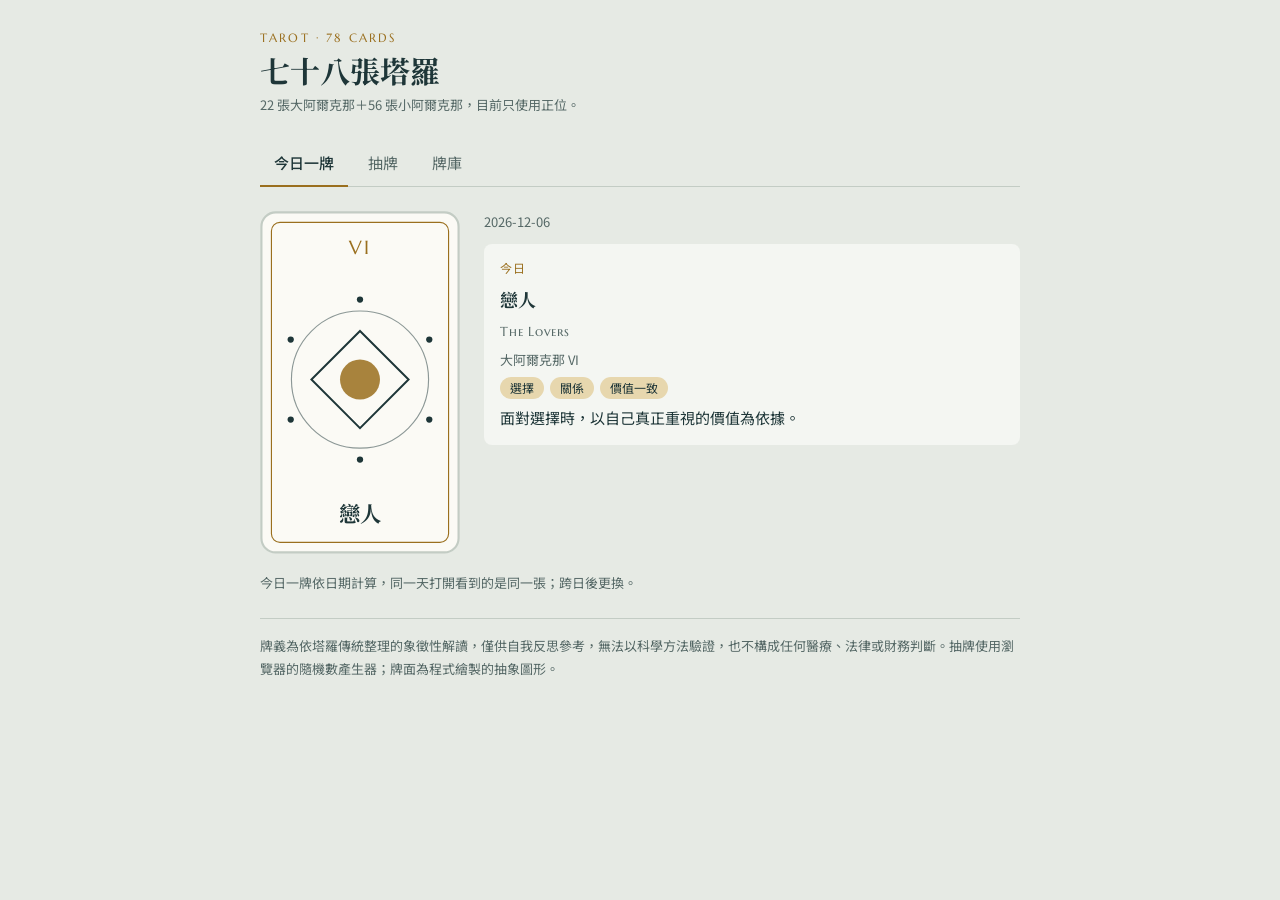
==== index.html @ 7744b0b4 "新增塔羅抽牌網頁：今日一牌、三張牌陣、78 張牌庫 Co-Authored-By: Claude Opus 5.5 <noreply@anthropic.com> Claude-Session: ht" ====
<!doctype html>
<html lang="zh-Hant">
<head>
<meta charset="utf-8">
<meta name="viewport" content="width=device-width, initial-scale=1, viewport-fit=cover">
<meta name="color-scheme" content="light dark">
<style>
:root{padding-top:env(safe-area-inset-top,0px);padding-bottom:env(safe-area-inset-bottom,0px)}
body{margin:0}
img{max-width:100%}
[hidden]{display:none!important}
</style>
<title>七十八張塔羅</title>
<link rel="preconnect" href="https://fonts.googleapis.com">
<link rel="preconnect" href="https://fonts.gstatic.com" crossorigin>
<link rel="stylesheet" href="https://fonts.googleapis.com/css2?family=Marcellus+SC&family=Noto+Serif+TC:wght@500;700&family=Noto+Sans+TC:wght@400;500&display=swap">
<style>
/* Layout: 單欄閱讀區（最大 760px），上方三個分頁；牌面為程式繪製的抽象 SVG，不使用圖片 */
:root{
  --bg:#E6EAE4; --surface:#F4F6F2; --ink:#1E3638; --muted:#556866; --line:#C3CCC4;
  --gold:#9A6F1E; --gold-soft:#E7D7AE; --card:#FBFAF5; --back:#1E3638;
  --f-display:"Marcellus SC","Noto Serif TC",Georgia,serif;
  --f-head:"Noto Serif TC","Songti TC","PMingLiU",serif;
  --f-body:"Noto Sans TC","PingFang TC","Microsoft JhengHei",system-ui,sans-serif;
}
@media (prefers-color-scheme:dark){:root:not([data-theme="light"]){
  --bg:#111C1C; --surface:#182626; --ink:#DCE4DD; --muted:#93A6A2; --line:#2C3E3D;
  --gold:#D4A64E; --gold-soft:#3A3220; --card:#1D2B2A; --back:#0B1414; color-scheme:dark}}
:root[data-theme="dark"]{
  --bg:#111C1C; --surface:#182626; --ink:#DCE4DD; --muted:#93A6A2; --line:#2C3E3D;
  --gold:#D4A64E; --gold-soft:#3A3220; --card:#1D2B2A; --back:#0B1414; color-scheme:dark}

body{background:var(--bg);color:var(--ink);font-family:var(--f-body);font-size:15px;line-height:1.7}
.wrap{max-width:760px;margin:0 auto;padding-left:max(16px,env(safe-area-inset-left,0px));padding-right:max(16px,env(safe-area-inset-right,0px));padding-block:28px 48px;display:flex;flex-direction:column;gap:24px}
header{display:flex;flex-direction:column;gap:4px}
.eyebrow{font-family:var(--f-display);letter-spacing:.18em;font-size:12px;color:var(--gold)}
h1{font-family:var(--f-head);font-weight:700;font-size:30px;line-height:1.25;margin:0;text-wrap:balance}
h2{font-family:var(--f-head);font-weight:700;font-size:20px;margin:0;text-wrap:balance}
p{margin:0}
.note{font-size:13px;color:var(--muted)}

nav{display:flex;gap:6px;border-bottom:1px solid var(--line)}
nav button{font:inherit;font-size:15px;background:none;border:0;color:var(--muted);padding:10px 14px;border-bottom:2px solid transparent;margin-bottom:-1px;cursor:pointer}
nav button[aria-selected="true"]{color:var(--ink);border-color:var(--gold);font-weight:500}
button:focus-visible,input:focus-visible,.lib-card:focus-visible{outline:2px solid var(--gold);outline-offset:2px}

section{display:flex;flex-direction:column;gap:18px}
.row{display:flex;gap:12px;flex-wrap:wrap;align-items:center}
.btn{font:inherit;font-weight:500;background:var(--ink);color:var(--bg);border:0;border-radius:6px;padding:10px 18px;cursor:pointer}
.btn.ghost{background:transparent;color:var(--ink);border:1px solid var(--line)}
.btn:disabled{opacity:.5;cursor:default}
input[type=text]{font:inherit;flex:1;min-width:0;background:var(--surface);color:var(--ink);border:1px solid var(--line);border-radius:6px;padding:10px 12px}

/* card */
.slot{display:flex;flex-direction:column;align-items:center;gap:8px;min-width:0}
.slot-label{font-family:var(--f-head);font-size:13px;color:var(--muted);letter-spacing:.1em}
.flip{width:100%;max-width:200px;aspect-ratio:7/12;perspective:900px}
.flip-inner{position:relative;width:100%;height:100%;transition:transform .7s cubic-bezier(.3,.7,.3,1);transform-style:preserve-3d}
.flip.open .flip-inner{transform:rotateY(180deg)}
.face{position:absolute;inset:0;backface-visibility:hidden;-webkit-backface-visibility:hidden;border-radius:10px;overflow:hidden}
.face svg{display:block;width:100%;height:100%}
.face.front{transform:rotateY(180deg)}
.face.back svg{color:var(--gold)}
.face.front svg{color:var(--ink)}
@media (prefers-reduced-motion:reduce){.flip-inner{transition:none}}

.daily{display:grid;grid-template-columns:minmax(0,200px) 1fr;gap:24px;align-items:start}
@media (max-width:520px){.daily{grid-template-columns:1fr}.daily .slot{max-width:200px;margin:0 auto;width:100%}}
.spread{display:grid;grid-template-columns:repeat(3,minmax(0,1fr));gap:12px}
.single{display:grid;grid-template-columns:minmax(0,200px);justify-content:center}

.reading{display:flex;flex-direction:column;gap:6px;padding:14px 16px;background:var(--surface);border-radius:8px;min-width:0}
.reading .pos{font-size:12px;color:var(--gold);letter-spacing:.12em}
.reading .nm{font-family:var(--f-head);font-weight:700;font-size:18px}
.reading .en{font-family:var(--f-display);font-size:13px;color:var(--muted);letter-spacing:.06em}
.kw{display:flex;gap:6px;flex-wrap:wrap}
.kw span{font-size:12px;background:var(--gold-soft);color:var(--ink);border-radius:999px;padding:1px 10px}
.readings{display:flex;flex-direction:column;gap:10px}
.question{font-family:var(--f-head);font-size:16px;border-left:2px solid var(--gold);padding-left:12px}

/* library */
.filters{display:flex;gap:6px;flex-wrap:wrap}
.chip{font:inherit;font-size:13px;background:transparent;color:var(--muted);border:1px solid var(--line);border-radius:999px;padding:4px 12px;cursor:pointer}
.chip[aria-pressed="true"]{background:var(--ink);color:var(--bg);border-color:var(--ink)}
.lib{display:grid;grid-template-columns:repeat(auto-fill,minmax(92px,1fr));gap:12px}
.lib-card{background:none;border:0;padding:0;cursor:pointer;display:flex;flex-direction:column;gap:4px;color:var(--ink);font:inherit;text-align:center;border-radius:8px}
.lib-card svg{width:100%;aspect-ratio:7/12;color:var(--ink);display:block}
.lib-card span{font-size:13px}
dialog{border:0;border-radius:12px;background:var(--bg);color:var(--ink);padding:20px;max-width:min(420px,calc(100vw - 32px));width:100%}
dialog::backdrop{background:rgba(10,20,20,.55)}
.dlg{display:grid;grid-template-columns:110px 1fr;gap:16px;align-items:start}
.dlg svg{width:100%;color:var(--ink)}
@media (max-width:380px){.dlg{grid-template-columns:1fr}.dlg svg{max-width:120px}}
footer{border-top:1px solid var(--line);padding-top:16px}
</style>
</head>
<body>

<div class="wrap">
  <header>
    <div class="eyebrow">TAROT · 78 CARDS</div>
    <h1>七十八張塔羅</h1>
    <p class="note">22 張大阿爾克那＋56 張小阿爾克那，目前只使用正位。</p>
  </header>

  <nav role="tablist">
    <button role="tab" id="tab-daily" aria-selected="true" data-view="daily">今日一牌</button>
    <button role="tab" id="tab-draw" aria-selected="false" data-view="draw">抽牌</button>
    <button role="tab" id="tab-lib" aria-selected="false" data-view="lib">牌庫</button>
  </nav>

  <section id="view-daily">
    <div class="daily">
      <div class="slot"><div class="flip" id="dailyFlip"></div></div>
      <div class="readings" id="dailyReading"></div>
    </div>
    <p class="note">今日一牌依日期計算，同一天打開看到的是同一張；跨日後更換。</p>
  </section>

  <section id="view-draw" hidden>
    <div class="row">
      <input type="text" id="q" placeholder="想問的事（可留白）" maxlength="80">
    </div>
    <div class="row">
      <button class="btn" id="drawThree">抽三張：過去・現在・未來</button>
      <button class="btn ghost" id="drawOne">抽一張</button>
    </div>
    <div id="drawArea" class="readings"></div>
  </section>

  <section id="view-lib" hidden>
    <div class="filters" id="filters"></div>
    <div class="lib" id="lib"></div>
  </section>

  <footer>
    <p class="note">牌義為依塔羅傳統整理的象徵性解讀，僅供自我反思參考，無法以科學方法驗證，也不構成任何醫療、法律或財務判斷。抽牌使用瀏覽器的隨機數產生器；牌面為程式繪製的抽象圖形。</p>
  </footer>
</div>

<dialog id="dlg">
  <div class="dlg"><div id="dlgArt"></div><div class="readings" id="dlgText"></div></div>
  <div class="row" style="justify-content:flex-end;margin-top:16px"><button class="btn ghost" id="dlgClose">關閉</button></div>
</dialog>

<script>
const MAJOR = [
["愚者","The Fool","新開始、冒險、天真","踏出未知的第一步，保持開放；同時檢查準備是否足夠。"],
["魔術師","The Magician","行動力、資源、意志","手上的工具已經足夠，關鍵是專注並開始執行。"],
["女祭司","The High Priestess","直覺、沉靜、未揭露的資訊","答案還沒浮現，先觀察與聆聽，不急著下結論。"],
["皇后","The Empress","豐盛、滋養、創造","適合培養與照顧，讓事情自然成長。"],
["皇帝","The Emperor","結構、秩序、責任","建立規則與架構，用穩定的方式掌握局面。"],
["教皇","The Hierophant","傳統、制度、學習","參考既有方法與有經驗的人，依循體制處理。"],
["戀人","The Lovers","選擇、關係、價值一致","面對選擇時，以自己真正重視的價值為依據。"],
["戰車","The Chariot","推進、決心、掌握方向","整合分歧的力量，朝目標前進。"],
["力量","Strength","耐心、溫和的堅定、自我控制","以柔克剛，用耐心處理困難。"],
["隱士","The Hermit","獨處、反思、尋找答案","暫時退一步，向內整理思緒。"],
["命運之輪","Wheel of Fortune","轉變、循環、時機","情勢正在變動，留意時機點。"],
["正義","Justice","公平、因果、判斷","依據事實做決定，並承擔相應的結果。"],
["吊人","The Hanged Man","暫停、換角度、等待","換個角度看事情，暫時停下來可能帶來新理解。"],
["死神","Death","結束、轉化、告別","某件事告一段落，為新階段騰出空間（象徵意義，非字面）。"],
["節制","Temperance","平衡、調和、適度","調配各方需求，取適中的做法。"],
["惡魔","The Devil","執著、束縛、慾望","檢視讓你卡住的習慣或依賴。"],
["高塔","The Tower","突變、打破、真相揭露","不穩固的結構被打破，過程突然，但之後可以重建。"],
["星星","The Star","希望、療癒、信心","在困難之後慢慢恢復，保持信心。"],
["月亮","The Moon","不確定、迷惑、潛意識","資訊不明朗，避免倉促判斷。"],
["太陽","The Sun","明朗、成功、活力","狀況清楚，適合展現自己。"],
["審判","Judgement","覺醒、評估、召喚","回顧過去，做出關鍵決定。"],
["世界","The World","完成、整合、圓滿","一個階段完整結束，準備進入下一輪。"]
];
const ROMAN=["0","I","II","III","IV","V","VI","VII","VIII","IX","X","XI","XII","XIII","XIV","XV","XVI","XVII","XVIII","XIX","XX","XXI"];
const SUITS = {
 wands:{zh:"權杖",en:"Wands",el:"火元素・行動與熱情",cards:[
  ["靈感、新計畫、動力","新的想法出現，適合把熱情轉成行動。"],
  ["規劃、眺望、選擇方向","站在起點評估方向，做長期規劃。"],
  ["拓展、等待成果、遠見","計畫已啟動，向外拓展並等待回應。"],
  ["慶祝、穩定、里程碑","階段性成果值得慶祝，基礎穩固。"],
  ["競爭、摩擦、意見分歧","多方意見衝突，可以當作磨合的過程。"],
  ["勝利、肯定、公開認可","努力獲得外界的認可。"],
  ["堅守立場、防衛、挑戰","面對質疑時，守住自己的位置。"],
  ["快速進展、消息、行動","事情加速推進，消息很快到來。"],
  ["堅持、疲憊、最後防線","已經很累但接近終點，撐住並保護自己。"],
  ["負擔過重、責任、壓力","扛的事情太多，檢視哪些可以放下或分擔。"],
  ["好奇、探索、新消息","對新事物有熱情，適合嘗試與學習。"],
  ["衝勁、冒險、急躁","行動快速，注意是否過於衝動。"],
  ["自信、溫暖、感染力","以自信與熱情帶動周遭的人。"],
  ["領導、願景、魄力","以清楚的願景帶領他人。"]]},
 cups:{zh:"聖杯",en:"Cups",el:"水元素・情感與關係",cards:[
  ["新感情、情感流動、直覺","情感上的新開始，打開心胸接收。"],
  ["連結、夥伴、互相吸引","雙方互相理解，建立對等關係。"],
  ["友誼、慶祝、團體","與朋友分享喜悅，得到人際支持。"],
  ["冷淡、不滿足、忽略機會","對現狀提不起勁，可能錯過眼前的東西。"],
  ["失落、遺憾、注意力在失去","目光停在失去的事物上，但仍有留下來的部分。"],
  ["回憶、童真、舊人舊事","過去的回憶或舊關係浮現。"],
  ["幻想、選項過多、迷惑","選項很多但未必都真實，需要釐清。"],
  ["離開、尋找更深的意義","放下不再滿足的事物，往前尋找。"],
  ["滿足、願望實現","對現況感到滿意，願望有機會實現。"],
  ["家庭和諧、情感圓滿","關係穩定、和樂。"],
  ["敏感、創意、情感訊息","帶著好奇面對感受，可能收到情感上的消息。"],
  ["浪漫、邀約、追求理想","帶著心意行動，可能有邀約或提議。"],
  ["同理、關懷、直覺","以同理心理解他人，也照顧自己的情緒。"],
  ["情緒穩定、包容、成熟","在情緒起伏中保持冷靜與平衡。"]]},
 swords:{zh:"寶劍",en:"Swords",el:"風元素・思考與溝通",cards:[
  ["清晰、真相、突破","想法變得清楚，能切中問題核心。"],
  ["僵局、迴避、難以抉擇","暫時不想面對選擇，需要更多資訊。"],
  ["心痛、失望、悲傷","面對令人難過的事實，允許自己感受。"],
  ["休息、復原、暫停","需要休養，恢復精神再出發。"],
  ["衝突、輸贏、代價","就算贏了爭執，也要衡量付出的代價。"],
  ["過渡、離開困境、前進","從困難中慢慢移向較平靜的狀態。"],
  ["策略、隱瞞、取巧","留意是否有未公開的資訊或捷徑。"],
  ["受限、自我設限、困住","感覺被困住，部分限制來自想法本身。"],
  ["焦慮、失眠、擔憂","擔心的程度可能大於事情本身。"],
  ["結束、谷底、徹底了結","最壞的狀況已經到底，之後是往上。"],
  ["好奇、觀察、求知","蒐集資訊、提問、保持警覺。"],
  ["直接、迅速、急於表達","言行快速，注意不要傷到人。"],
  ["理性、清晰、獨立判斷","以清楚的界線與理性判斷事情。"],
  ["權威、邏輯、公正","以客觀標準做出決定。"]]},
 pentacles:{zh:"錢幣",en:"Pentacles",el:"土元素・物質與工作",cards:[
  ["新機會、資源、實際起步","有具體的新機會，適合穩健開始。"],
  ["平衡、多工、彈性","同時處理多件事，需要調配時間與資源。"],
  ["合作、專業、團隊","透過分工與專業合作完成工作。"],
  ["保守、守住、控制","想守住現有資源，留意是否抓得太緊。"],
  ["匱乏、困難、孤立感","資源不足的時期，可以主動尋求支援。"],
  ["給予與接受、分享","資源的流動與互相幫助。"],
  ["等待收成、評估投入","已經投入努力，評估成果與下一步。"],
  ["練習、技藝、專注","持續練習，累積專業。"],
  ["自足、獨立、享受成果","靠自己獲得穩定與舒適。"],
  ["長期穩定、家族、傳承","長期累積帶來穩固的基礎。"],
  ["學習、計畫、務實","踏實地學習新技能。"],
  ["穩定、可靠、按部就班","慢但確實地推進。"],
  ["照顧、務實、資源管理","兼顧生活與實務。"],
  ["富足、穩健、經營能力","以穩健的方式管理資源。"]]}
};
const RANK_ZH=["王牌","二","三","四","五","六","七","八","九","十","侍者","騎士","皇后","國王"];
const RANK_EN=["Ace","Two","Three","Four","Five","Six","Seven","Eight","Nine","Ten","Page","Knight","Queen","King"];
const COURT_MARK=["侍","騎","后","王"];

const DECK=[];
MAJOR.forEach((m,i)=>DECK.push({id:i,arcana:"major",num:i,zh:m[0],en:m[1],kw:m[2].split("、"),text:m[3],sub:"大阿爾克那 "+ROMAN[i]}));
Object.entries(SUITS).forEach(([key,s])=>s.cards.forEach((c,r)=>DECK.push({
  id:DECK.length,arcana:key,rank:r,zh:s.zh+RANK_ZH[r],en:RANK_EN[r]+" of "+s.en,kw:c[0].split("、"),text:c[1],sub:s.zh+"・"+s.el})));

/* ---------- SVG 牌面 ---------- */
const SYM={
 wands:'<g><rect x="-2" y="-13" width="4" height="26" rx="2" fill="currentColor"/><circle cx="0" cy="-14" r="3" fill="none" stroke="currentColor" stroke-width="1.4"/><path d="M2 -5 l5 -3 M-2 2 l-5 -3" stroke="currentColor" stroke-width="1.4" fill="none"/></g>',
 cups:'<g><path d="M-8 -10 L8 -10 Q8 3 0 3 Q-8 3 -8 -10Z" fill="currentColor"/><rect x="-1" y="3" width="2" height="6" fill="currentColor"/><rect x="-5" y="9" width="10" height="2" rx="1" fill="currentColor"/></g>',
 swords:'<g><path d="M0 -14 L2.4 4 L-2.4 4Z" fill="currentColor"/><rect x="-7" y="4" width="14" height="2" rx="1" fill="currentColor"/><rect x="-1" y="6" width="2" height="7" fill="currentColor"/></g>',
 pentacles:'<g><circle r="10" fill="none" stroke="currentColor" stroke-width="1.6"/><polygon points="0,-7.5 1.8,-2.4 7.1,-2.3 2.9,0.9 4.4,6.1 0,3 -4.4,6.1 -2.9,0.9 -7.1,-2.3 -1.8,-2.4" fill="currentColor"/></g>'
};
const LAYOUT={1:[1],2:[1,1],3:[1,1,1],4:[2,2],5:[2,1,2],6:[2,2,2],7:[2,3,2],8:[3,2,3],9:[3,3,3],10:[3,4,3]};
function frame(inner,top,bottom){
  return `<svg viewBox="0 0 140 240" xmlns="http://www.w3.org/2000/svg" role="img">
  <rect x="1" y="1" width="138" height="238" rx="10" fill="var(--card)" stroke="var(--line)" stroke-width="1.5"/>
  <rect x="8" y="8" width="124" height="224" rx="6" fill="none" stroke="var(--gold)" stroke-width=".8"/>
  <text x="70" y="30" text-anchor="middle" font-family="Marcellus SC,Georgia,serif" font-size="13" fill="var(--gold)" letter-spacing="1.5">${top}</text>
  ${inner}
  <text x="70" y="218" text-anchor="middle" font-family="Noto Serif TC,serif" font-weight="700" font-size="15" fill="currentColor">${bottom}</text>
  </svg>`;
}
function majorArt(n){
  const cx=70,cy=118,sides=3+(n%5),R=34;let s="";
  const pts=[];for(let i=0;i<sides;i++){const a=-Math.PI/2+i*2*Math.PI/sides;pts.push((cx+R*Math.cos(a)).toFixed(1)+","+(cy+R*Math.sin(a)).toFixed(1));}
  s+=`<circle cx="${cx}" cy="${cy}" r="48" fill="none" stroke="currentColor" stroke-width=".8" opacity=".5"/>`;
  s+=`<polygon points="${pts.join(" ")}" fill="none" stroke="currentColor" stroke-width="1.4"/>`;
  s+=`<circle cx="${cx}" cy="${cy}" r="${8+(n%4)*3}" fill="var(--gold)" opacity=".85"/>`;
  const dots=n===0?0:n;for(let i=0;i<dots;i++){const a=-Math.PI/2+i*2*Math.PI/dots;s+=`<circle cx="${(cx+56*Math.cos(a)).toFixed(1)}" cy="${(cy+56*Math.sin(a)).toFixed(1)}" r="2.2" fill="currentColor"/>`;}
  return s;
}
function minorArt(suit,rank){
  if(rank>=10){
    return `<g transform="translate(70 112) scale(2.6)">${SYM[suit]}</g>
    <text x="70" y="182" text-anchor="middle" font-family="Noto Serif TC,serif" font-size="18" fill="var(--gold)">${COURT_MARK[rank-10]}</text>`;
  }
  const n=rank+1,rows=LAYOUT[n],top=58,bot=180,h=(bot-top)/rows.length;let s="";
  if(n===1)return `<g transform="translate(70 118) scale(3)">${SYM[suit]}</g>`;
  rows.forEach((c,ri)=>{const y=top+h*(ri+.5);for(let i=0;i<c;i++){const x=70+(i-(c-1)/2)*34;s+=`<g transform="translate(${x} ${y.toFixed(1)}) scale(1.05)">${SYM[suit]}</g>`;}});
  return s;
}
function cardSVG(c){
  if(c.arcana==="major")return frame(majorArt(c.num),ROMAN[c.num],c.zh);
  const top=c.rank===0?"A":(c.rank<10?String(c.rank+1):SUITS[c.arcana].en.toUpperCase());
  return frame(minorArt(c.arcana,c.rank),top,c.zh);
}
const BACK=`<svg viewBox="0 0 140 240" xmlns="http://www.w3.org/2000/svg" aria-hidden="true">
<rect x="1" y="1" width="138" height="238" rx="10" fill="var(--back)"/>
<rect x="8" y="8" width="124" height="224" rx="6" fill="none" stroke="currentColor" stroke-width=".8"/>
<g fill="none" stroke="currentColor" stroke-width=".8" opacity=".9">
<circle cx="70" cy="120" r="40"/><circle cx="70" cy="120" r="28"/>
<path d="M70 60 L70 180 M10 120 L130 120 M28 78 L112 162 M112 78 L28 162"/>
<polygon points="70,92 94,134 46,134"/><polygon points="70,148 94,106 46,106"/></g>
<circle cx="70" cy="120" r="5" fill="currentColor"/></svg>`;

/* ---------- 隨機 ---------- */
function rand(){const a=new Uint32Array(1);crypto.getRandomValues(a);return a[0]/4294967296;}
function pick(k){const ids=DECK.map(c=>c.id);for(let i=ids.length-1;i>0;i--){const j=Math.floor(rand()*(i+1));[ids[i],ids[j]]=[ids[j],ids[i]];}return ids.slice(0,k).map(i=>DECK[i]);}
function todayKey(){const d=new Date();return d.getFullYear()+"-"+String(d.getMonth()+1).padStart(2,"0")+"-"+String(d.getDate()).padStart(2,"0");}
function dailyCard(key){let h=2166136261;for(const ch of key){h^=ch.charCodeAt(0);h=Math.imul(h,16777619);}return DECK[(h>>>0)%DECK.length];}

/* ---------- 呈現 ---------- */
const esc=s=>s.replace(/[&<>"]/g,m=>({"&":"&amp;","<":"&lt;",">":"&gt;",'"':"&quot;"}[m]));
function flipHTML(c){return `<div class="flip-inner"><div class="face back">${BACK}</div><div class="face front">${cardSVG(c)}</div></div>`;}
function readingHTML(c,pos){
  return `<div class="reading">${pos?`<div class="pos">${pos}</div>`:""}
  <div class="nm">${c.zh}</div><div class="en">${c.en}</div>
  <div class="note">${c.sub}</div>
  <div class="kw">${c.kw.map(k=>`<span>${k}</span>`).join("")}</div>
  <p>${c.text}</p></div>`;
}
function openLater(els){
  const reduce=matchMedia("(prefers-reduced-motion: reduce)").matches;
  els.forEach((el,i)=>setTimeout(()=>el.classList.add("open"),reduce?0:150+i*350));
}

// 今日一牌
(function(){
  const key=todayKey(),c=dailyCard(key),f=document.getElementById("dailyFlip");
  f.innerHTML=flipHTML(c);f.setAttribute("aria-label",c.zh);
  document.getElementById("dailyReading").innerHTML=`<p class="note">${key}</p>`+readingHTML(c,"今日");
  openLater([f]);
})();

// 抽牌
const area=document.getElementById("drawArea");
function draw(n){
  const q=document.getElementById("q").value.trim();
  const cards=pick(n),labels=n===3?["過去","現在","未來"]:["抽到的牌"];
  area.innerHTML=(q?`<p class="question">${esc(q)}</p>`:"")+
    `<div class="${n===3?"spread":"single"}">${cards.map((c,i)=>`<div class="slot"><div class="slot-label">${labels[i]}</div><div class="flip" aria-label="${c.zh}">${flipHTML(c)}</div></div>`).join("")}</div>`+
    cards.map((c,i)=>readingHTML(c,labels[i])).join("");
  openLater([...area.querySelectorAll(".flip")]);
}
document.getElementById("drawThree").onclick=()=>draw(3);
document.getElementById("drawOne").onclick=()=>draw(1);
draw(3); // 開啟時先示範一次三張牌陣

// 牌庫
const FILTERS=[["all","全部 78"],["major","大阿爾克那 22"],["wands","權杖 14"],["cups","聖杯 14"],["swords","寶劍 14"],["pentacles","錢幣 14"]];
const fEl=document.getElementById("filters"),lib=document.getElementById("lib");
let cur="all";
function renderLib(){
  fEl.innerHTML=FILTERS.map(([k,l])=>`<button class="chip" id="f-${k}" data-f="${k}" aria-pressed="${k===cur}">${l}</button>`).join("");
  lib.innerHTML=DECK.filter(c=>cur==="all"||c.arcana===cur).map(c=>`<button class="lib-card" data-id="${c.id}">${cardSVG(c)}<span>${c.zh}</span></button>`).join("");
}
fEl.onclick=e=>{const b=e.target.closest("[data-f]");if(b){cur=b.dataset.f;renderLib();}};
const dlg=document.getElementById("dlg");
lib.onclick=e=>{const b=e.target.closest("[data-id]");if(!b)return;const c=DECK[+b.dataset.id];
  document.getElementById("dlgArt").innerHTML=cardSVG(c);document.getElementById("dlgText").innerHTML=readingHTML(c,"");dlg.showModal();};
document.getElementById("dlgClose").onclick=()=>dlg.close();
dlg.addEventListener("click",e=>{if(e.target===dlg)dlg.close();});
renderLib();

// 分頁
const tabs=document.querySelectorAll("nav button");
tabs.forEach(t=>t.onclick=()=>{
  tabs.forEach(x=>x.setAttribute("aria-selected",x===t));
  ["daily","draw","lib"].forEach(v=>document.getElementById("view-"+v).hidden=v!==t.dataset.view);
});
</script>

</body>
</html>
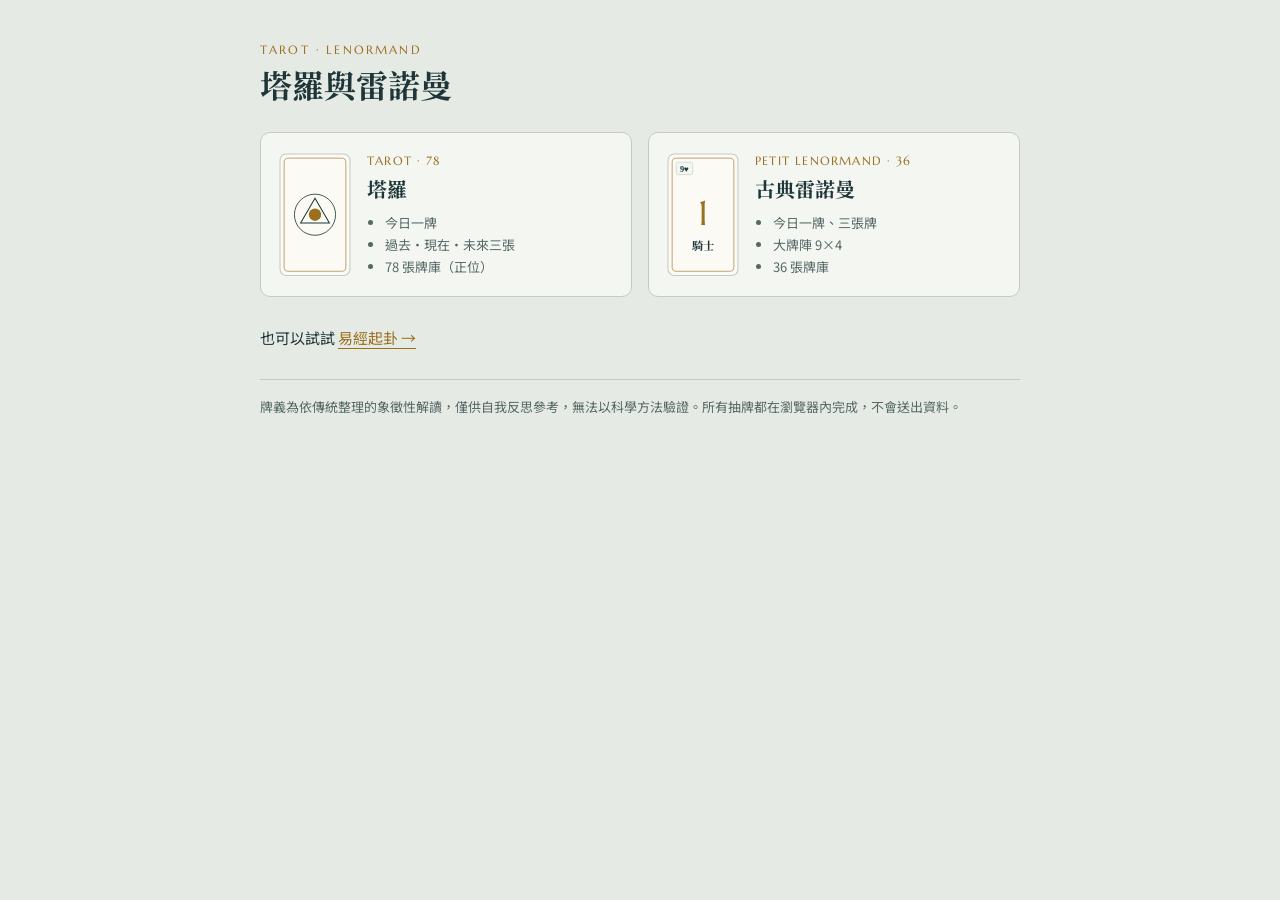
==== commit 6180111e: "拆分為入口頁、塔羅頁，新增古典雷諾曼頁 - index.html 改為入口頁 - 原塔羅頁移至 tarot.html，加回入口頁連結 - 新增 lenormand.html：今日一牌、三張牌、大牌陣 " ====
--- a/index.html
+++ b/index.html
@@ -4,358 +4,73 @@
 <meta charset="utf-8">
 <meta name="viewport" content="width=device-width, initial-scale=1, viewport-fit=cover">
 <meta name="color-scheme" content="light dark">
-<style>
-:root{padding-top:env(safe-area-inset-top,0px);padding-bottom:env(safe-area-inset-bottom,0px)}
-body{margin:0}
-img{max-width:100%}
-[hidden]{display:none!important}
-</style>
-<title>七十八張塔羅</title>
+<title>塔羅與雷諾曼</title>
 <link rel="preconnect" href="https://fonts.googleapis.com">
 <link rel="preconnect" href="https://fonts.gstatic.com" crossorigin>
 <link rel="stylesheet" href="https://fonts.googleapis.com/css2?family=Marcellus+SC&family=Noto+Serif+TC:wght@500;700&family=Noto+Sans+TC:wght@400;500&display=swap">
 <style>
-/* Layout: 單欄閱讀區（最大 760px），上方三個分頁；牌面為程式繪製的抽象 SVG，不使用圖片 */
+/* Layout: 入口頁，兩張大卡片並排（手機改單欄），下方連到易經 */
 :root{
-  --bg:#E6EAE4; --surface:#F4F6F2; --ink:#1E3638; --muted:#556866; --line:#C3CCC4;
-  --gold:#9A6F1E; --gold-soft:#E7D7AE; --card:#FBFAF5; --back:#1E3638;
+  --bg:#E6EAE4; --surface:#F4F6F2; --ink:#1E3638; --muted:#556866; --line:#C3CCC4; --gold:#9A6F1E; --card:#FBFAF5;
   --f-display:"Marcellus SC","Noto Serif TC",Georgia,serif;
   --f-head:"Noto Serif TC","Songti TC","PMingLiU",serif;
   --f-body:"Noto Sans TC","PingFang TC","Microsoft JhengHei",system-ui,sans-serif;
+  padding-top:env(safe-area-inset-top,0px);padding-bottom:env(safe-area-inset-bottom,0px);
 }
 @media (prefers-color-scheme:dark){:root:not([data-theme="light"]){
-  --bg:#111C1C; --surface:#182626; --ink:#DCE4DD; --muted:#93A6A2; --line:#2C3E3D;
-  --gold:#D4A64E; --gold-soft:#3A3220; --card:#1D2B2A; --back:#0B1414; color-scheme:dark}}
+  --bg:#111C1C; --surface:#182626; --ink:#DCE4DD; --muted:#93A6A2; --line:#2C3E3D; --gold:#D4A64E; --card:#1D2B2A; color-scheme:dark}}
 :root[data-theme="dark"]{
-  --bg:#111C1C; --surface:#182626; --ink:#DCE4DD; --muted:#93A6A2; --line:#2C3E3D;
-  --gold:#D4A64E; --gold-soft:#3A3220; --card:#1D2B2A; --back:#0B1414; color-scheme:dark}
-
-body{background:var(--bg);color:var(--ink);font-family:var(--f-body);font-size:15px;line-height:1.7}
-.wrap{max-width:760px;margin:0 auto;padding-left:max(16px,env(safe-area-inset-left,0px));padding-right:max(16px,env(safe-area-inset-right,0px));padding-block:28px 48px;display:flex;flex-direction:column;gap:24px}
-header{display:flex;flex-direction:column;gap:4px}
+  --bg:#111C1C; --surface:#182626; --ink:#DCE4DD; --muted:#93A6A2; --line:#2C3E3D; --gold:#D4A64E; --card:#1D2B2A; color-scheme:dark}
+body{margin:0;background:var(--bg);color:var(--ink);font-family:var(--f-body);font-size:15px;line-height:1.7}
+.wrap{max-width:760px;margin:0 auto;padding-left:max(16px,env(safe-area-inset-left,0px));padding-right:max(16px,env(safe-area-inset-right,0px));padding-block:40px 48px;display:flex;flex-direction:column;gap:28px}
 .eyebrow{font-family:var(--f-display);letter-spacing:.18em;font-size:12px;color:var(--gold)}
-h1{font-family:var(--f-head);font-weight:700;font-size:30px;line-height:1.25;margin:0;text-wrap:balance}
-h2{font-family:var(--f-head);font-weight:700;font-size:20px;margin:0;text-wrap:balance}
+h1{font-family:var(--f-head);font-weight:700;font-size:32px;line-height:1.25;margin:4px 0 0;text-wrap:balance}
 p{margin:0}
 .note{font-size:13px;color:var(--muted)}
-
-nav{display:flex;gap:6px;border-bottom:1px solid var(--line)}
-nav button{font:inherit;font-size:15px;background:none;border:0;color:var(--muted);padding:10px 14px;border-bottom:2px solid transparent;margin-bottom:-1px;cursor:pointer}
-nav button[aria-selected="true"]{color:var(--ink);border-color:var(--gold);font-weight:500}
-button:focus-visible,input:focus-visible,.lib-card:focus-visible{outline:2px solid var(--gold);outline-offset:2px}
-
-section{display:flex;flex-direction:column;gap:18px}
-.row{display:flex;gap:12px;flex-wrap:wrap;align-items:center}
-.btn{font:inherit;font-weight:500;background:var(--ink);color:var(--bg);border:0;border-radius:6px;padding:10px 18px;cursor:pointer}
-.btn.ghost{background:transparent;color:var(--ink);border:1px solid var(--line)}
-.btn:disabled{opacity:.5;cursor:default}
-input[type=text]{font:inherit;flex:1;min-width:0;background:var(--surface);color:var(--ink);border:1px solid var(--line);border-radius:6px;padding:10px 12px}
-
-/* card */
-.slot{display:flex;flex-direction:column;align-items:center;gap:8px;min-width:0}
-.slot-label{font-family:var(--f-head);font-size:13px;color:var(--muted);letter-spacing:.1em}
-.flip{width:100%;max-width:200px;aspect-ratio:7/12;perspective:900px}
-.flip-inner{position:relative;width:100%;height:100%;transition:transform .7s cubic-bezier(.3,.7,.3,1);transform-style:preserve-3d}
-.flip.open .flip-inner{transform:rotateY(180deg)}
-.face{position:absolute;inset:0;backface-visibility:hidden;-webkit-backface-visibility:hidden;border-radius:10px;overflow:hidden}
-.face svg{display:block;width:100%;height:100%}
-.face.front{transform:rotateY(180deg)}
-.face.back svg{color:var(--gold)}
-.face.front svg{color:var(--ink)}
-@media (prefers-reduced-motion:reduce){.flip-inner{transition:none}}
-
-.daily{display:grid;grid-template-columns:minmax(0,200px) 1fr;gap:24px;align-items:start}
-@media (max-width:520px){.daily{grid-template-columns:1fr}.daily .slot{max-width:200px;margin:0 auto;width:100%}}
-.spread{display:grid;grid-template-columns:repeat(3,minmax(0,1fr));gap:12px}
-.single{display:grid;grid-template-columns:minmax(0,200px);justify-content:center}
-
-.reading{display:flex;flex-direction:column;gap:6px;padding:14px 16px;background:var(--surface);border-radius:8px;min-width:0}
-.reading .pos{font-size:12px;color:var(--gold);letter-spacing:.12em}
-.reading .nm{font-family:var(--f-head);font-weight:700;font-size:18px}
-.reading .en{font-family:var(--f-display);font-size:13px;color:var(--muted);letter-spacing:.06em}
-.kw{display:flex;gap:6px;flex-wrap:wrap}
-.kw span{font-size:12px;background:var(--gold-soft);color:var(--ink);border-radius:999px;padding:1px 10px}
-.readings{display:flex;flex-direction:column;gap:10px}
-.question{font-family:var(--f-head);font-size:16px;border-left:2px solid var(--gold);padding-left:12px}
-
-/* library */
-.filters{display:flex;gap:6px;flex-wrap:wrap}
-.chip{font:inherit;font-size:13px;background:transparent;color:var(--muted);border:1px solid var(--line);border-radius:999px;padding:4px 12px;cursor:pointer}
-.chip[aria-pressed="true"]{background:var(--ink);color:var(--bg);border-color:var(--ink)}
-.lib{display:grid;grid-template-columns:repeat(auto-fill,minmax(92px,1fr));gap:12px}
-.lib-card{background:none;border:0;padding:0;cursor:pointer;display:flex;flex-direction:column;gap:4px;color:var(--ink);font:inherit;text-align:center;border-radius:8px}
-.lib-card svg{width:100%;aspect-ratio:7/12;color:var(--ink);display:block}
-.lib-card span{font-size:13px}
-dialog{border:0;border-radius:12px;background:var(--bg);color:var(--ink);padding:20px;max-width:min(420px,calc(100vw - 32px));width:100%}
-dialog::backdrop{background:rgba(10,20,20,.55)}
-.dlg{display:grid;grid-template-columns:110px 1fr;gap:16px;align-items:start}
-.dlg svg{width:100%;color:var(--ink)}
-@media (max-width:380px){.dlg{grid-template-columns:1fr}.dlg svg{max-width:120px}}
+.decks{display:grid;grid-template-columns:repeat(2,minmax(0,1fr));gap:16px}
+@media (max-width:560px){.decks{grid-template-columns:1fr}}
+.deck{display:grid;grid-template-columns:72px 1fr;gap:16px;align-items:center;padding:18px;background:var(--surface);border:1px solid var(--line);border-radius:10px;color:var(--ink);text-decoration:none;transition:border-color .15s}
+.deck:hover{border-color:var(--gold)}
+.deck:focus-visible,.other a:focus-visible{outline:2px solid var(--gold);outline-offset:2px}
+.deck svg{width:100%;display:block}
+.deck h2{font-family:var(--f-head);font-size:20px;margin:0}
+.deck .en{font-family:var(--f-display);font-size:12px;letter-spacing:.1em;color:var(--gold)}
+.deck ul{margin:6px 0 0;padding-left:18px;font-size:13px;color:var(--muted)}
+.other a{color:var(--gold);text-decoration:none;border-bottom:1px solid currentColor}
 footer{border-top:1px solid var(--line);padding-top:16px}
 </style>
 </head>
 <body>
-
 <div class="wrap">
   <header>
-    <div class="eyebrow">TAROT · 78 CARDS</div>
-    <h1>七十八張塔羅</h1>
-    <p class="note">22 張大阿爾克那＋56 張小阿爾克那，目前只使用正位。</p>
+    <div class="eyebrow">TAROT · LENORMAND</div>
+    <h1>塔羅與雷諾曼</h1>
   </header>
 
-  <nav role="tablist">
-    <button role="tab" id="tab-daily" aria-selected="true" data-view="daily">今日一牌</button>
-    <button role="tab" id="tab-draw" aria-selected="false" data-view="draw">抽牌</button>
-    <button role="tab" id="tab-lib" aria-selected="false" data-view="lib">牌庫</button>
-  </nav>
+  <div class="decks">
+    <a class="deck" href="tarot.html" id="go-tarot">
+      <svg viewBox="0 0 70 120" aria-hidden="true"><rect x="1" y="1" width="68" height="118" rx="6" fill="var(--card)" stroke="var(--line)"/><rect x="5" y="5" width="60" height="110" rx="4" fill="none" stroke="var(--gold)" stroke-width=".6"/><circle cx="35" cy="60" r="20" fill="none" stroke="currentColor" stroke-width=".8"/><polygon points="35,44 49,68 21,68" fill="none" stroke="currentColor" stroke-width="1"/><circle cx="35" cy="60" r="6" fill="var(--gold)"/></svg>
+      <div>
+        <div class="en">TAROT · 78</div>
+        <h2>塔羅</h2>
+        <ul><li>今日一牌</li><li>過去・現在・未來三張</li><li>78 張牌庫（正位）</li></ul>
+      </div>
+    </a>
+    <a class="deck" href="lenormand.html" id="go-lenormand">
+      <svg viewBox="0 0 70 120" aria-hidden="true"><rect x="1" y="1" width="68" height="118" rx="6" fill="var(--card)" stroke="var(--line)"/><rect x="5" y="5" width="60" height="110" rx="4" fill="none" stroke="var(--gold)" stroke-width=".6"/><rect x="9" y="9" width="16" height="12" rx="2" fill="var(--surface)" stroke="var(--line)" stroke-width=".6"/><text x="17" y="18" text-anchor="middle" font-family="Georgia,serif" font-size="8" font-weight="700" fill="currentColor">9♥</text><text x="35" y="70" text-anchor="middle" font-family="Marcellus SC,Georgia,serif" font-size="34" fill="var(--gold)">1</text><text x="35" y="94" text-anchor="middle" font-family="Noto Serif TC,serif" font-weight="700" font-size="11" fill="currentColor">騎士</text></svg>
+      <div>
+        <div class="en">PETIT LENORMAND · 36</div>
+        <h2>古典雷諾曼</h2>
+        <ul><li>今日一牌、三張牌</li><li>大牌陣 9×4</li><li>36 張牌庫</li></ul>
+      </div>
+    </a>
+  </div>
 
-  <section id="view-daily">
-    <div class="daily">
-      <div class="slot"><div class="flip" id="dailyFlip"></div></div>
-      <div class="readings" id="dailyReading"></div>
-    </div>
-    <p class="note">今日一牌依日期計算，同一天打開看到的是同一張；跨日後更換。</p>
-  </section>
-
-  <section id="view-draw" hidden>
-    <div class="row">
-      <input type="text" id="q" placeholder="想問的事（可留白）" maxlength="80">
-    </div>
-    <div class="row">
-      <button class="btn" id="drawThree">抽三張：過去・現在・未來</button>
-      <button class="btn ghost" id="drawOne">抽一張</button>
-    </div>
-    <div id="drawArea" class="readings"></div>
-  </section>
-
-  <section id="view-lib" hidden>
-    <div class="filters" id="filters"></div>
-    <div class="lib" id="lib"></div>
-  </section>
+  <p class="other">也可以試試 <a href="https://rita112025-cpu.github.io/yijing/">易經起卦 →</a></p>
 
   <footer>
-    <p class="note">牌義為依塔羅傳統整理的象徵性解讀，僅供自我反思參考，無法以科學方法驗證，也不構成任何醫療、法律或財務判斷。抽牌使用瀏覽器的隨機數產生器；牌面為程式繪製的抽象圖形。</p>
+    <p class="note">牌義為依傳統整理的象徵性解讀，僅供自我反思參考，無法以科學方法驗證。所有抽牌都在瀏覽器內完成，不會送出資料。</p>
   </footer>
 </div>
-
-<dialog id="dlg">
-  <div class="dlg"><div id="dlgArt"></div><div class="readings" id="dlgText"></div></div>
-  <div class="row" style="justify-content:flex-end;margin-top:16px"><button class="btn ghost" id="dlgClose">關閉</button></div>
-</dialog>
-
-<script>
-const MAJOR = [
-["愚者","The Fool","新開始、冒險、天真","踏出未知的第一步，保持開放；同時檢查準備是否足夠。"],
-["魔術師","The Magician","行動力、資源、意志","手上的工具已經足夠，關鍵是專注並開始執行。"],
-["女祭司","The High Priestess","直覺、沉靜、未揭露的資訊","答案還沒浮現，先觀察與聆聽，不急著下結論。"],
-["皇后","The Empress","豐盛、滋養、創造","適合培養與照顧，讓事情自然成長。"],
-["皇帝","The Emperor","結構、秩序、責任","建立規則與架構，用穩定的方式掌握局面。"],
-["教皇","The Hierophant","傳統、制度、學習","參考既有方法與有經驗的人，依循體制處理。"],
-["戀人","The Lovers","選擇、關係、價值一致","面對選擇時，以自己真正重視的價值為依據。"],
-["戰車","The Chariot","推進、決心、掌握方向","整合分歧的力量，朝目標前進。"],
-["力量","Strength","耐心、溫和的堅定、自我控制","以柔克剛，用耐心處理困難。"],
-["隱士","The Hermit","獨處、反思、尋找答案","暫時退一步，向內整理思緒。"],
-["命運之輪","Wheel of Fortune","轉變、循環、時機","情勢正在變動，留意時機點。"],
-["正義","Justice","公平、因果、判斷","依據事實做決定，並承擔相應的結果。"],
-["吊人","The Hanged Man","暫停、換角度、等待","換個角度看事情，暫時停下來可能帶來新理解。"],
-["死神","Death","結束、轉化、告別","某件事告一段落，為新階段騰出空間（象徵意義，非字面）。"],
-["節制","Temperance","平衡、調和、適度","調配各方需求，取適中的做法。"],
-["惡魔","The Devil","執著、束縛、慾望","檢視讓你卡住的習慣或依賴。"],
-["高塔","The Tower","突變、打破、真相揭露","不穩固的結構被打破，過程突然，但之後可以重建。"],
-["星星","The Star","希望、療癒、信心","在困難之後慢慢恢復，保持信心。"],
-["月亮","The Moon","不確定、迷惑、潛意識","資訊不明朗，避免倉促判斷。"],
-["太陽","The Sun","明朗、成功、活力","狀況清楚，適合展現自己。"],
-["審判","Judgement","覺醒、評估、召喚","回顧過去，做出關鍵決定。"],
-["世界","The World","完成、整合、圓滿","一個階段完整結束，準備進入下一輪。"]
-];
-const ROMAN=["0","I","II","III","IV","V","VI","VII","VIII","IX","X","XI","XII","XIII","XIV","XV","XVI","XVII","XVIII","XIX","XX","XXI"];
-const SUITS = {
- wands:{zh:"權杖",en:"Wands",el:"火元素・行動與熱情",cards:[
-  ["靈感、新計畫、動力","新的想法出現，適合把熱情轉成行動。"],
-  ["規劃、眺望、選擇方向","站在起點評估方向，做長期規劃。"],
-  ["拓展、等待成果、遠見","計畫已啟動，向外拓展並等待回應。"],
-  ["慶祝、穩定、里程碑","階段性成果值得慶祝，基礎穩固。"],
-  ["競爭、摩擦、意見分歧","多方意見衝突，可以當作磨合的過程。"],
-  ["勝利、肯定、公開認可","努力獲得外界的認可。"],
-  ["堅守立場、防衛、挑戰","面對質疑時，守住自己的位置。"],
-  ["快速進展、消息、行動","事情加速推進，消息很快到來。"],
-  ["堅持、疲憊、最後防線","已經很累但接近終點，撐住並保護自己。"],
-  ["負擔過重、責任、壓力","扛的事情太多，檢視哪些可以放下或分擔。"],
-  ["好奇、探索、新消息","對新事物有熱情，適合嘗試與學習。"],
-  ["衝勁、冒險、急躁","行動快速，注意是否過於衝動。"],
-  ["自信、溫暖、感染力","以自信與熱情帶動周遭的人。"],
-  ["領導、願景、魄力","以清楚的願景帶領他人。"]]},
- cups:{zh:"聖杯",en:"Cups",el:"水元素・情感與關係",cards:[
-  ["新感情、情感流動、直覺","情感上的新開始，打開心胸接收。"],
-  ["連結、夥伴、互相吸引","雙方互相理解，建立對等關係。"],
-  ["友誼、慶祝、團體","與朋友分享喜悅，得到人際支持。"],
-  ["冷淡、不滿足、忽略機會","對現狀提不起勁，可能錯過眼前的東西。"],
-  ["失落、遺憾、注意力在失去","目光停在失去的事物上，但仍有留下來的部分。"],
-  ["回憶、童真、舊人舊事","過去的回憶或舊關係浮現。"],
-  ["幻想、選項過多、迷惑","選項很多但未必都真實，需要釐清。"],
-  ["離開、尋找更深的意義","放下不再滿足的事物，往前尋找。"],
-  ["滿足、願望實現","對現況感到滿意，願望有機會實現。"],
-  ["家庭和諧、情感圓滿","關係穩定、和樂。"],
-  ["敏感、創意、情感訊息","帶著好奇面對感受，可能收到情感上的消息。"],
-  ["浪漫、邀約、追求理想","帶著心意行動，可能有邀約或提議。"],
-  ["同理、關懷、直覺","以同理心理解他人，也照顧自己的情緒。"],
-  ["情緒穩定、包容、成熟","在情緒起伏中保持冷靜與平衡。"]]},
- swords:{zh:"寶劍",en:"Swords",el:"風元素・思考與溝通",cards:[
-  ["清晰、真相、突破","想法變得清楚，能切中問題核心。"],
-  ["僵局、迴避、難以抉擇","暫時不想面對選擇，需要更多資訊。"],
-  ["心痛、失望、悲傷","面對令人難過的事實，允許自己感受。"],
-  ["休息、復原、暫停","需要休養，恢復精神再出發。"],
-  ["衝突、輸贏、代價","就算贏了爭執，也要衡量付出的代價。"],
-  ["過渡、離開困境、前進","從困難中慢慢移向較平靜的狀態。"],
-  ["策略、隱瞞、取巧","留意是否有未公開的資訊或捷徑。"],
-  ["受限、自我設限、困住","感覺被困住，部分限制來自想法本身。"],
-  ["焦慮、失眠、擔憂","擔心的程度可能大於事情本身。"],
-  ["結束、谷底、徹底了結","最壞的狀況已經到底，之後是往上。"],
-  ["好奇、觀察、求知","蒐集資訊、提問、保持警覺。"],
-  ["直接、迅速、急於表達","言行快速，注意不要傷到人。"],
-  ["理性、清晰、獨立判斷","以清楚的界線與理性判斷事情。"],
-  ["權威、邏輯、公正","以客觀標準做出決定。"]]},
- pentacles:{zh:"錢幣",en:"Pentacles",el:"土元素・物質與工作",cards:[
-  ["新機會、資源、實際起步","有具體的新機會，適合穩健開始。"],
-  ["平衡、多工、彈性","同時處理多件事，需要調配時間與資源。"],
-  ["合作、專業、團隊","透過分工與專業合作完成工作。"],
-  ["保守、守住、控制","想守住現有資源，留意是否抓得太緊。"],
-  ["匱乏、困難、孤立感","資源不足的時期，可以主動尋求支援。"],
-  ["給予與接受、分享","資源的流動與互相幫助。"],
-  ["等待收成、評估投入","已經投入努力，評估成果與下一步。"],
-  ["練習、技藝、專注","持續練習，累積專業。"],
-  ["自足、獨立、享受成果","靠自己獲得穩定與舒適。"],
-  ["長期穩定、家族、傳承","長期累積帶來穩固的基礎。"],
-  ["學習、計畫、務實","踏實地學習新技能。"],
-  ["穩定、可靠、按部就班","慢但確實地推進。"],
-  ["照顧、務實、資源管理","兼顧生活與實務。"],
-  ["富足、穩健、經營能力","以穩健的方式管理資源。"]]}
-};
-const RANK_ZH=["王牌","二","三","四","五","六","七","八","九","十","侍者","騎士","皇后","國王"];
-const RANK_EN=["Ace","Two","Three","Four","Five","Six","Seven","Eight","Nine","Ten","Page","Knight","Queen","King"];
-const COURT_MARK=["侍","騎","后","王"];
-
-const DECK=[];
-MAJOR.forEach((m,i)=>DECK.push({id:i,arcana:"major",num:i,zh:m[0],en:m[1],kw:m[2].split("、"),text:m[3],sub:"大阿爾克那 "+ROMAN[i]}));
-Object.entries(SUITS).forEach(([key,s])=>s.cards.forEach((c,r)=>DECK.push({
-  id:DECK.length,arcana:key,rank:r,zh:s.zh+RANK_ZH[r],en:RANK_EN[r]+" of "+s.en,kw:c[0].split("、"),text:c[1],sub:s.zh+"・"+s.el})));
-
-/* ---------- SVG 牌面 ---------- */
-const SYM={
- wands:'<g><rect x="-2" y="-13" width="4" height="26" rx="2" fill="currentColor"/><circle cx="0" cy="-14" r="3" fill="none" stroke="currentColor" stroke-width="1.4"/><path d="M2 -5 l5 -3 M-2 2 l-5 -3" stroke="currentColor" stroke-width="1.4" fill="none"/></g>',
- cups:'<g><path d="M-8 -10 L8 -10 Q8 3 0 3 Q-8 3 -8 -10Z" fill="currentColor"/><rect x="-1" y="3" width="2" height="6" fill="currentColor"/><rect x="-5" y="9" width="10" height="2" rx="1" fill="currentColor"/></g>',
- swords:'<g><path d="M0 -14 L2.4 4 L-2.4 4Z" fill="currentColor"/><rect x="-7" y="4" width="14" height="2" rx="1" fill="currentColor"/><rect x="-1" y="6" width="2" height="7" fill="currentColor"/></g>',
- pentacles:'<g><circle r="10" fill="none" stroke="currentColor" stroke-width="1.6"/><polygon points="0,-7.5 1.8,-2.4 7.1,-2.3 2.9,0.9 4.4,6.1 0,3 -4.4,6.1 -2.9,0.9 -7.1,-2.3 -1.8,-2.4" fill="currentColor"/></g>'
-};
-const LAYOUT={1:[1],2:[1,1],3:[1,1,1],4:[2,2],5:[2,1,2],6:[2,2,2],7:[2,3,2],8:[3,2,3],9:[3,3,3],10:[3,4,3]};
-function frame(inner,top,bottom){
-  return `<svg viewBox="0 0 140 240" xmlns="http://www.w3.org/2000/svg" role="img">
-  <rect x="1" y="1" width="138" height="238" rx="10" fill="var(--card)" stroke="var(--line)" stroke-width="1.5"/>
-  <rect x="8" y="8" width="124" height="224" rx="6" fill="none" stroke="var(--gold)" stroke-width=".8"/>
-  <text x="70" y="30" text-anchor="middle" font-family="Marcellus SC,Georgia,serif" font-size="13" fill="var(--gold)" letter-spacing="1.5">${top}</text>
-  ${inner}
-  <text x="70" y="218" text-anchor="middle" font-family="Noto Serif TC,serif" font-weight="700" font-size="15" fill="currentColor">${bottom}</text>
-  </svg>`;
-}
-function majorArt(n){
-  const cx=70,cy=118,sides=3+(n%5),R=34;let s="";
-  const pts=[];for(let i=0;i<sides;i++){const a=-Math.PI/2+i*2*Math.PI/sides;pts.push((cx+R*Math.cos(a)).toFixed(1)+","+(cy+R*Math.sin(a)).toFixed(1));}
-  s+=`<circle cx="${cx}" cy="${cy}" r="48" fill="none" stroke="currentColor" stroke-width=".8" opacity=".5"/>`;
-  s+=`<polygon points="${pts.join(" ")}" fill="none" stroke="currentColor" stroke-width="1.4"/>`;
-  s+=`<circle cx="${cx}" cy="${cy}" r="${8+(n%4)*3}" fill="var(--gold)" opacity=".85"/>`;
-  const dots=n===0?0:n;for(let i=0;i<dots;i++){const a=-Math.PI/2+i*2*Math.PI/dots;s+=`<circle cx="${(cx+56*Math.cos(a)).toFixed(1)}" cy="${(cy+56*Math.sin(a)).toFixed(1)}" r="2.2" fill="currentColor"/>`;}
-  return s;
-}
-function minorArt(suit,rank){
-  if(rank>=10){
-    return `<g transform="translate(70 112) scale(2.6)">${SYM[suit]}</g>
-    <text x="70" y="182" text-anchor="middle" font-family="Noto Serif TC,serif" font-size="18" fill="var(--gold)">${COURT_MARK[rank-10]}</text>`;
-  }
-  const n=rank+1,rows=LAYOUT[n],top=58,bot=180,h=(bot-top)/rows.length;let s="";
-  if(n===1)return `<g transform="translate(70 118) scale(3)">${SYM[suit]}</g>`;
-  rows.forEach((c,ri)=>{const y=top+h*(ri+.5);for(let i=0;i<c;i++){const x=70+(i-(c-1)/2)*34;s+=`<g transform="translate(${x} ${y.toFixed(1)}) scale(1.05)">${SYM[suit]}</g>`;}});
-  return s;
-}
-function cardSVG(c){
-  if(c.arcana==="major")return frame(majorArt(c.num),ROMAN[c.num],c.zh);
-  const top=c.rank===0?"A":(c.rank<10?String(c.rank+1):SUITS[c.arcana].en.toUpperCase());
-  return frame(minorArt(c.arcana,c.rank),top,c.zh);
-}
-const BACK=`<svg viewBox="0 0 140 240" xmlns="http://www.w3.org/2000/svg" aria-hidden="true">
-<rect x="1" y="1" width="138" height="238" rx="10" fill="var(--back)"/>
-<rect x="8" y="8" width="124" height="224" rx="6" fill="none" stroke="currentColor" stroke-width=".8"/>
-<g fill="none" stroke="currentColor" stroke-width=".8" opacity=".9">
-<circle cx="70" cy="120" r="40"/><circle cx="70" cy="120" r="28"/>
-<path d="M70 60 L70 180 M10 120 L130 120 M28 78 L112 162 M112 78 L28 162"/>
-<polygon points="70,92 94,134 46,134"/><polygon points="70,148 94,106 46,106"/></g>
-<circle cx="70" cy="120" r="5" fill="currentColor"/></svg>`;
-
-/* ---------- 隨機 ---------- */
-function rand(){const a=new Uint32Array(1);crypto.getRandomValues(a);return a[0]/4294967296;}
-function pick(k){const ids=DECK.map(c=>c.id);for(let i=ids.length-1;i>0;i--){const j=Math.floor(rand()*(i+1));[ids[i],ids[j]]=[ids[j],ids[i]];}return ids.slice(0,k).map(i=>DECK[i]);}
-function todayKey(){const d=new Date();return d.getFullYear()+"-"+String(d.getMonth()+1).padStart(2,"0")+"-"+String(d.getDate()).padStart(2,"0");}
-function dailyCard(key){let h=2166136261;for(const ch of key){h^=ch.charCodeAt(0);h=Math.imul(h,16777619);}return DECK[(h>>>0)%DECK.length];}
-
-/* ---------- 呈現 ---------- */
-const esc=s=>s.replace(/[&<>"]/g,m=>({"&":"&amp;","<":"&lt;",">":"&gt;",'"':"&quot;"}[m]));
-function flipHTML(c){return `<div class="flip-inner"><div class="face back">${BACK}</div><div class="face front">${cardSVG(c)}</div></div>`;}
-function readingHTML(c,pos){
-  return `<div class="reading">${pos?`<div class="pos">${pos}</div>`:""}
-  <div class="nm">${c.zh}</div><div class="en">${c.en}</div>
-  <div class="note">${c.sub}</div>
-  <div class="kw">${c.kw.map(k=>`<span>${k}</span>`).join("")}</div>
-  <p>${c.text}</p></div>`;
-}
-function openLater(els){
-  const reduce=matchMedia("(prefers-reduced-motion: reduce)").matches;
-  els.forEach((el,i)=>setTimeout(()=>el.classList.add("open"),reduce?0:150+i*350));
-}
-
-// 今日一牌
-(function(){
-  const key=todayKey(),c=dailyCard(key),f=document.getElementById("dailyFlip");
-  f.innerHTML=flipHTML(c);f.setAttribute("aria-label",c.zh);
-  document.getElementById("dailyReading").innerHTML=`<p class="note">${key}</p>`+readingHTML(c,"今日");
-  openLater([f]);
-})();
-
-// 抽牌
-const area=document.getElementById("drawArea");
-function draw(n){
-  const q=document.getElementById("q").value.trim();
-  const cards=pick(n),labels=n===3?["過去","現在","未來"]:["抽到的牌"];
-  area.innerHTML=(q?`<p class="question">${esc(q)}</p>`:"")+
-    `<div class="${n===3?"spread":"single"}">${cards.map((c,i)=>`<div class="slot"><div class="slot-label">${labels[i]}</div><div class="flip" aria-label="${c.zh}">${flipHTML(c)}</div></div>`).join("")}</div>`+
-    cards.map((c,i)=>readingHTML(c,labels[i])).join("");
-  openLater([...area.querySelectorAll(".flip")]);
-}
-document.getElementById("drawThree").onclick=()=>draw(3);
-document.getElementById("drawOne").onclick=()=>draw(1);
-draw(3); // 開啟時先示範一次三張牌陣
-
-// 牌庫
-const FILTERS=[["all","全部 78"],["major","大阿爾克那 22"],["wands","權杖 14"],["cups","聖杯 14"],["swords","寶劍 14"],["pentacles","錢幣 14"]];
-const fEl=document.getElementById("filters"),lib=document.getElementById("lib");
-let cur="all";
-function renderLib(){
-  fEl.innerHTML=FILTERS.map(([k,l])=>`<button class="chip" id="f-${k}" data-f="${k}" aria-pressed="${k===cur}">${l}</button>`).join("");
-  lib.innerHTML=DECK.filter(c=>cur==="all"||c.arcana===cur).map(c=>`<button class="lib-card" data-id="${c.id}">${cardSVG(c)}<span>${c.zh}</span></button>`).join("");
-}
-fEl.onclick=e=>{const b=e.target.closest("[data-f]");if(b){cur=b.dataset.f;renderLib();}};
-const dlg=document.getElementById("dlg");
-lib.onclick=e=>{const b=e.target.closest("[data-id]");if(!b)return;const c=DECK[+b.dataset.id];
-  document.getElementById("dlgArt").innerHTML=cardSVG(c);document.getElementById("dlgText").innerHTML=readingHTML(c,"");dlg.showModal();};
-document.getElementById("dlgClose").onclick=()=>dlg.close();
-dlg.addEventListener("click",e=>{if(e.target===dlg)dlg.close();});
-renderLib();
-
-// 分頁
-const tabs=document.querySelectorAll("nav button");
-tabs.forEach(t=>t.onclick=()=>{
-  tabs.forEach(x=>x.setAttribute("aria-selected",x===t));
-  ["daily","draw","lib"].forEach(v=>document.getElementById("view-"+v).hidden=v!==t.dataset.view);
-});
-</script>
-
 </body>
 </html>
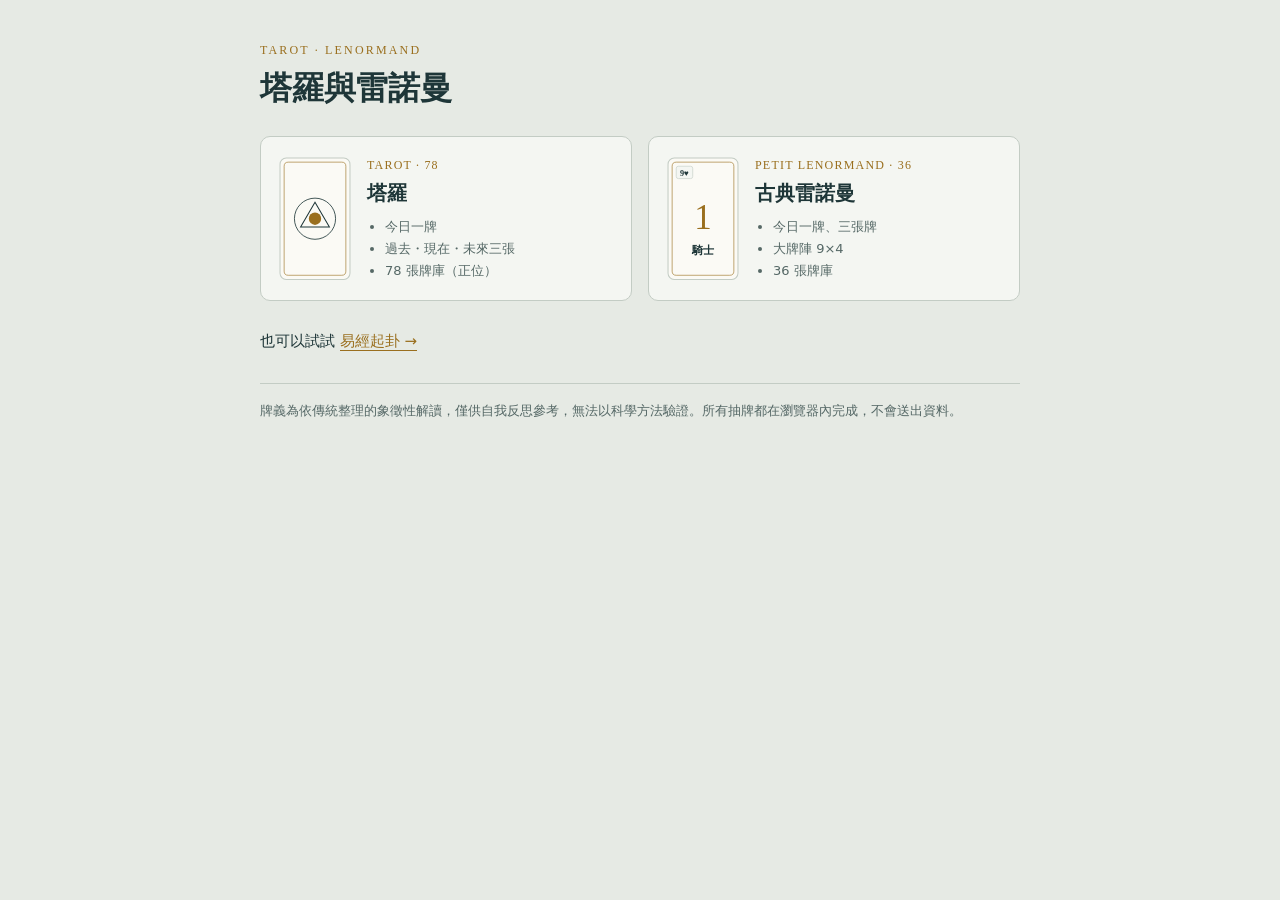
==== commit b128e4e2: "Share CSS across pages, drop Google Fonts, improve tab accessibility - Extract common styles into st" ====
--- a/index.html
+++ b/index.html
@@ -5,39 +5,20 @@
 <meta name="viewport" content="width=device-width, initial-scale=1, viewport-fit=cover">
 <meta name="color-scheme" content="light dark">
 <title>塔羅與雷諾曼</title>
-<link rel="preconnect" href="https://fonts.googleapis.com">
-<link rel="preconnect" href="https://fonts.gstatic.com" crossorigin>
-<link rel="stylesheet" href="https://fonts.googleapis.com/css2?family=Marcellus+SC&family=Noto+Serif+TC:wght@500;700&family=Noto+Sans+TC:wght@400;500&display=swap">
+<link rel="stylesheet" href="style.css">
 <style>
 /* Layout: 入口頁，兩張大卡片並排（手機改單欄），下方連到易經 */
-:root{
-  --bg:#E6EAE4; --surface:#F4F6F2; --ink:#1E3638; --muted:#556866; --line:#C3CCC4; --gold:#9A6F1E; --card:#FBFAF5;
-  --f-display:"Marcellus SC","Noto Serif TC",Georgia,serif;
-  --f-head:"Noto Serif TC","Songti TC","PMingLiU",serif;
-  --f-body:"Noto Sans TC","PingFang TC","Microsoft JhengHei",system-ui,sans-serif;
-  padding-top:env(safe-area-inset-top,0px);padding-bottom:env(safe-area-inset-bottom,0px);
-}
-@media (prefers-color-scheme:dark){:root:not([data-theme="light"]){
-  --bg:#111C1C; --surface:#182626; --ink:#DCE4DD; --muted:#93A6A2; --line:#2C3E3D; --gold:#D4A64E; --card:#1D2B2A; color-scheme:dark}}
-:root[data-theme="dark"]{
-  --bg:#111C1C; --surface:#182626; --ink:#DCE4DD; --muted:#93A6A2; --line:#2C3E3D; --gold:#D4A64E; --card:#1D2B2A; color-scheme:dark}
-body{margin:0;background:var(--bg);color:var(--ink);font-family:var(--f-body);font-size:15px;line-height:1.7}
-.wrap{max-width:760px;margin:0 auto;padding-left:max(16px,env(safe-area-inset-left,0px));padding-right:max(16px,env(safe-area-inset-right,0px));padding-block:40px 48px;display:flex;flex-direction:column;gap:28px}
-.eyebrow{font-family:var(--f-display);letter-spacing:.18em;font-size:12px;color:var(--gold)}
-h1{font-family:var(--f-head);font-weight:700;font-size:32px;line-height:1.25;margin:4px 0 0;text-wrap:balance}
-p{margin:0}
-.note{font-size:13px;color:var(--muted)}
+.wrap{padding-block:40px 48px;gap:28px}
+h1{font-size:32px;margin:4px 0 0}
 .decks{display:grid;grid-template-columns:repeat(2,minmax(0,1fr));gap:16px}
 @media (max-width:560px){.decks{grid-template-columns:1fr}}
 .deck{display:grid;grid-template-columns:72px 1fr;gap:16px;align-items:center;padding:18px;background:var(--surface);border:1px solid var(--line);border-radius:10px;color:var(--ink);text-decoration:none;transition:border-color .15s}
 .deck:hover{border-color:var(--gold)}
-.deck:focus-visible,.other a:focus-visible{outline:2px solid var(--gold);outline-offset:2px}
 .deck svg{width:100%;display:block}
 .deck h2{font-family:var(--f-head);font-size:20px;margin:0}
 .deck .en{font-family:var(--f-display);font-size:12px;letter-spacing:.1em;color:var(--gold)}
 .deck ul{margin:6px 0 0;padding-left:18px;font-size:13px;color:var(--muted)}
 .other a{color:var(--gold);text-decoration:none;border-bottom:1px solid currentColor}
-footer{border-top:1px solid var(--line);padding-top:16px}
 </style>
 </head>
 <body>
--- a/style.css
+++ b/style.css
@@ -0,0 +1,81 @@
+/* 三個頁面共用：色彩、版面、分頁、牌面翻轉、牌義、牌庫、彈窗、AI 區塊。
+   各頁可用 --wrap-w、--flip-w、--face-r 覆寫尺寸。字型只用系統字型，不連外部服務。 */
+:root{
+  --bg:#E6EAE4; --surface:#F4F6F2; --ink:#1E3638; --muted:#556866; --line:#C3CCC4;
+  --gold:#9A6F1E; --gold-soft:#E7D7AE; --card:#FBFAF5; --back:#1E3638; --red:#A3392E;
+  --f-display:Georgia,"Songti TC","PMingLiU",serif;
+  --f-head:"Noto Serif TC","Songti TC","Source Han Serif TC","PMingLiU",serif;
+  --f-body:"Noto Sans TC","PingFang TC","Microsoft JhengHei",system-ui,sans-serif;
+  --wrap-w:760px; --flip-w:200px; --face-r:10px;
+  padding-top:env(safe-area-inset-top,0px);padding-bottom:env(safe-area-inset-bottom,0px);
+}
+@media (prefers-color-scheme:dark){:root{
+  --bg:#111C1C; --surface:#182626; --ink:#DCE4DD; --muted:#93A6A2; --line:#2C3E3D;
+  --gold:#D4A64E; --gold-soft:#3A3220; --card:#1D2B2A; --back:#0B1414; --red:#E0796B; color-scheme:dark}}
+[hidden]{display:none!important}
+img{max-width:100%;height:auto}
+body{margin:0;background:var(--bg);color:var(--ink);font-family:var(--f-body);font-size:15px;line-height:1.7}
+.wrap{max-width:var(--wrap-w);margin:0 auto;padding-left:max(16px,env(safe-area-inset-left,0px));padding-right:max(16px,env(safe-area-inset-right,0px));padding-block:28px 48px;display:flex;flex-direction:column;gap:24px}
+header{display:flex;flex-direction:column;gap:4px}
+.eyebrow{font-family:var(--f-display);letter-spacing:.18em;font-size:12px;color:var(--gold)}
+h1{font-family:var(--f-head);font-weight:700;font-size:30px;line-height:1.25;margin:0;text-wrap:balance}
+h2{font-family:var(--f-head);font-weight:700;font-size:20px;margin:0;text-wrap:balance}
+p{margin:0}
+.note{font-size:13px;color:var(--muted)}
+.home{font-size:13px;color:var(--muted);text-decoration:none;align-self:flex-start;margin-bottom:6px}
+.home:hover{color:var(--gold)}
+.site-link{margin-top:6px;font-size:14px}
+.site-link a{color:var(--gold);text-decoration:none;border-bottom:1px solid currentColor}
+.site-link a:hover{opacity:.8}
+footer{border-top:1px solid var(--line);padding-top:16px}
+button:focus-visible,input:focus-visible,select:focus-visible,a:focus-visible,[tabindex]:focus-visible,.lib-card:focus-visible,.cell:focus-visible{outline:2px solid var(--gold);outline-offset:2px}
+
+nav{display:flex;gap:4px;border-bottom:1px solid var(--line);overflow-x:auto}
+nav button{font:inherit;font-size:15px;background:none;border:0;color:var(--muted);padding:10px 12px;border-bottom:2px solid transparent;margin-bottom:-1px;cursor:pointer;white-space:nowrap}
+nav button[aria-selected="true"]{color:var(--ink);border-color:var(--gold);font-weight:500}
+
+section{display:flex;flex-direction:column;gap:18px}
+.row{display:flex;gap:12px;flex-wrap:wrap;align-items:center}
+.btn{font:inherit;font-weight:500;background:var(--ink);color:var(--bg);border:0;border-radius:6px;padding:10px 18px;cursor:pointer}
+.btn.ghost{background:transparent;color:var(--ink);border:1px solid var(--line)}
+.btn:disabled{opacity:.5;cursor:default}
+input[type=text],select{font:inherit;background:var(--surface);color:var(--ink);border:1px solid var(--line);border-radius:6px;padding:10px 12px}
+input[type=text]{flex:1;min-width:0}
+
+/* 牌面翻轉（牌面 2:3） */
+.slot{display:flex;flex-direction:column;align-items:center;gap:8px;min-width:0}
+.slot-label{font-family:var(--f-head);font-size:13px;color:var(--muted);letter-spacing:.1em}
+.flip{width:100%;max-width:var(--flip-w);aspect-ratio:2/3;perspective:900px}
+.flip-inner{position:relative;width:100%;height:100%;transition:transform .7s cubic-bezier(.3,.7,.3,1);transform-style:preserve-3d}
+.flip.open .flip-inner{transform:rotateY(180deg)}
+.face{position:absolute;inset:0;backface-visibility:hidden;-webkit-backface-visibility:hidden;border-radius:var(--face-r);overflow:hidden}
+.face svg{display:block;width:100%;height:100%}
+.face img{display:block;width:100%;height:100%;object-fit:cover}
+.face.front{transform:rotateY(180deg)}
+.face.back svg{color:var(--gold)}
+@media (prefers-reduced-motion:reduce){.flip-inner{transition:none}}
+
+.daily{display:grid;grid-template-columns:minmax(0,var(--flip-w)) 1fr;gap:24px;align-items:start}
+@media (max-width:520px){.daily{grid-template-columns:1fr}.daily .slot{max-width:var(--flip-w);margin:0 auto;width:100%}}
+.spread{display:grid;grid-template-columns:repeat(3,minmax(0,1fr));gap:12px}
+
+.readings{display:flex;flex-direction:column;gap:10px}
+.reading{display:flex;flex-direction:column;gap:6px;padding:14px 16px;background:var(--surface);border-radius:8px;min-width:0}
+.reading .pos{font-size:12px;color:var(--gold);letter-spacing:.12em}
+.reading .nm{font-family:var(--f-head);font-weight:700;font-size:18px}
+.reading .en{font-family:var(--f-display);font-size:13px;color:var(--muted);letter-spacing:.06em}
+.kw{display:flex;gap:6px;flex-wrap:wrap}
+.kw span{font-size:12px;background:var(--gold-soft);color:var(--ink);border-radius:999px;padding:1px 10px}
+.question{font-family:var(--f-head);font-size:16px;border-left:2px solid var(--gold);padding-left:12px}
+
+/* 彈窗 */
+dialog{border:0;border-radius:12px;background:var(--bg);color:var(--ink);padding:20px;max-width:min(420px,calc(100vw - 32px));width:100%}
+dialog::backdrop{background:rgba(10,20,20,.55)}
+.dlg{display:grid;grid-template-columns:110px 1fr;gap:16px;align-items:start}
+
+/* 給 AI 解讀 */
+.ai{display:flex;flex-direction:column;gap:10px;padding:18px;background:var(--surface);border:1px solid var(--line);border-radius:10px;min-width:0}
+.ai h2{font-size:18px}
+.ai-copy{font:inherit;font-weight:500;background:transparent;color:var(--ink);border:1px solid var(--line);border-radius:6px;padding:10px 18px;cursor:pointer;align-self:flex-start}
+.ai-copy:hover{border-color:var(--gold)}
+.ai-box{margin:0;max-height:260px;overflow:auto;padding:12px;background:var(--bg);border:1px solid var(--line);border-radius:6px;font-family:ui-monospace,Consolas,"Noto Sans TC",monospace;font-size:13px;line-height:1.6;white-space:pre-wrap;overflow-wrap:anywhere}
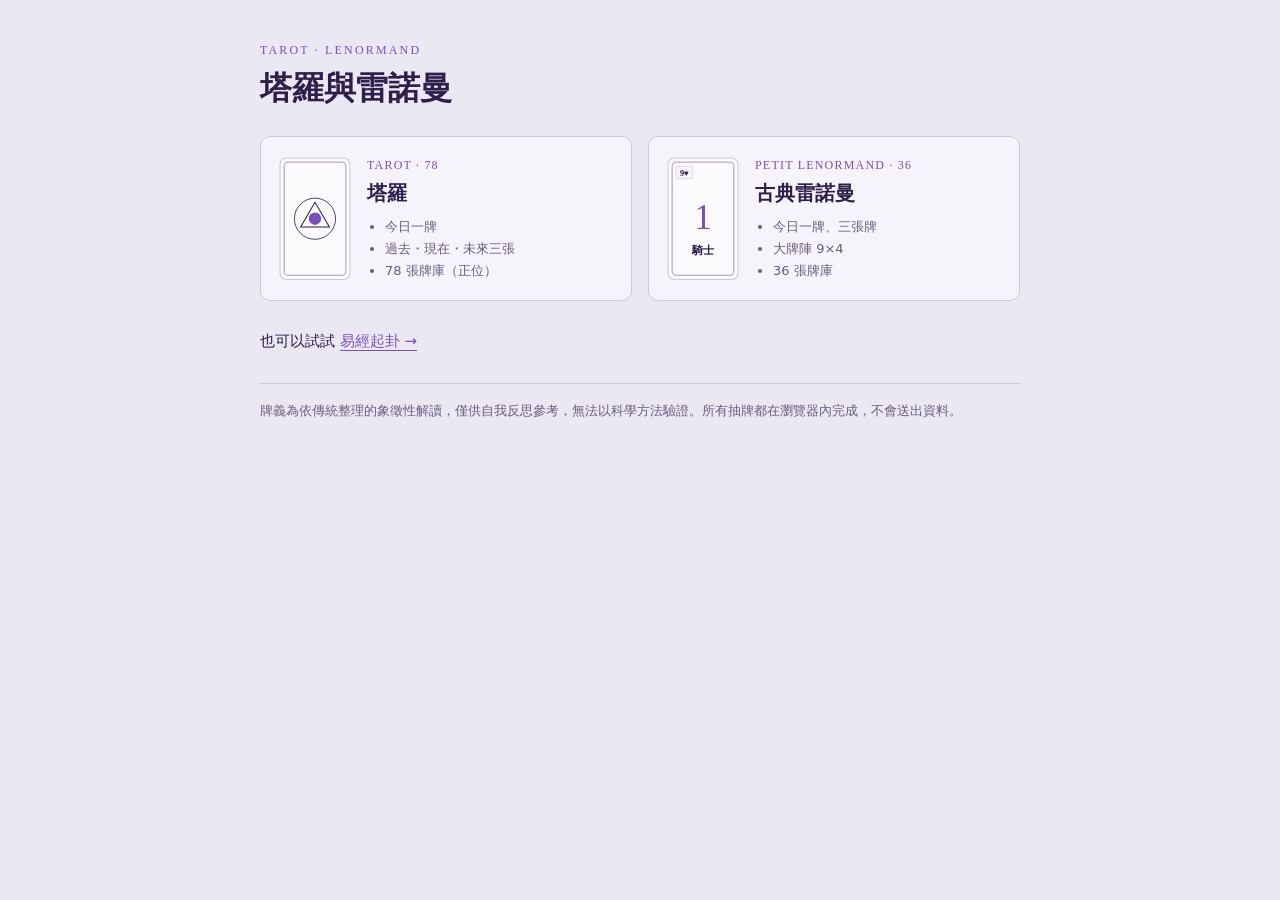
==== commit 86c730c0: "Add favicon, label drawn cards for screen readers, use page font tokens in SVGs - favicon.svg (light" ====
--- a/index.html
+++ b/index.html
@@ -6,6 +6,7 @@
 <meta name="color-scheme" content="light dark">
 <title>塔羅與雷諾曼</title>
 <link rel="stylesheet" href="style.css">
+<link rel="icon" href="favicon.svg" type="image/svg+xml">
 <style>
 /* Layout: 入口頁，兩張大卡片並排（手機改單欄），下方連到易經 */
 .wrap{padding-block:40px 48px;gap:28px}
@@ -38,7 +39,7 @@
       </div>
     </a>
     <a class="deck" href="lenormand.html" id="go-lenormand">
-      <svg viewBox="0 0 70 120" aria-hidden="true"><rect x="1" y="1" width="68" height="118" rx="6" fill="var(--card)" stroke="var(--line)"/><rect x="5" y="5" width="60" height="110" rx="4" fill="none" stroke="var(--gold)" stroke-width=".6"/><rect x="9" y="9" width="16" height="12" rx="2" fill="var(--surface)" stroke="var(--line)" stroke-width=".6"/><text x="17" y="18" text-anchor="middle" font-family="Georgia,serif" font-size="8" font-weight="700" fill="currentColor">9♥</text><text x="35" y="70" text-anchor="middle" font-family="Marcellus SC,Georgia,serif" font-size="34" fill="var(--gold)">1</text><text x="35" y="94" text-anchor="middle" font-family="Noto Serif TC,serif" font-weight="700" font-size="11" fill="currentColor">騎士</text></svg>
+      <svg viewBox="0 0 70 120" aria-hidden="true"><rect x="1" y="1" width="68" height="118" rx="6" fill="var(--card)" stroke="var(--line)"/><rect x="5" y="5" width="60" height="110" rx="4" fill="none" stroke="var(--gold)" stroke-width=".6"/><rect x="9" y="9" width="16" height="12" rx="2" fill="var(--surface)" stroke="var(--line)" stroke-width=".6"/><text x="17" y="18" text-anchor="middle" style="font-family:var(--f-display)" font-size="8" font-weight="700" fill="currentColor">9♥</text><text x="35" y="70" text-anchor="middle" style="font-family:var(--f-display)" font-size="34" fill="var(--gold)">1</text><text x="35" y="94" text-anchor="middle" style="font-family:var(--f-head)" font-weight="700" font-size="11" fill="currentColor">騎士</text></svg>
       <div>
         <div class="en">PETIT LENORMAND · 36</div>
         <h2>古典雷諾曼</h2>
--- a/style.css
+++ b/style.css
@@ -1,8 +1,8 @@
 /* 三個頁面共用：色彩、版面、分頁、牌面翻轉、牌義、牌庫、彈窗、AI 區塊。
    各頁可用 --wrap-w、--flip-w、--face-r 覆寫尺寸。字型只用系統字型，不連外部服務。 */
 :root{
-  --bg:#E6EAE4; --surface:#F4F6F2; --ink:#1E3638; --muted:#556866; --line:#C3CCC4;
-  --gold:#9A6F1E; --gold-soft:#E7D7AE; --card:#FBFAF5; --back:#1E3638; --red:#A3392E;
+  --bg:#ECE8F3; --surface:#F6F3FA; --ink:#2E1F4A; --muted:#6A5D80; --line:#CFC6DE;
+  --gold:#7B4FB8; --gold-soft:#DDD0F0; --card:#FBFAFD; --back:#2E1F4A; --red:#A3392E;
   --f-display:Georgia,"Songti TC","PMingLiU",serif;
   --f-head:"Noto Serif TC","Songti TC","Source Han Serif TC","PMingLiU",serif;
   --f-body:"Noto Sans TC","PingFang TC","Microsoft JhengHei",system-ui,sans-serif;
@@ -10,8 +10,8 @@
   padding-top:env(safe-area-inset-top,0px);padding-bottom:env(safe-area-inset-bottom,0px);
 }
 @media (prefers-color-scheme:dark){:root{
-  --bg:#111C1C; --surface:#182626; --ink:#DCE4DD; --muted:#93A6A2; --line:#2C3E3D;
-  --gold:#D4A64E; --gold-soft:#3A3220; --card:#1D2B2A; --back:#0B1414; --red:#E0796B; color-scheme:dark}}
+  --bg:#17101F; --surface:#21182E; --ink:#E6DFF0; --muted:#A99BC0; --line:#3A2D4F;
+  --gold:#B995E8; --gold-soft:#3A2A54; --card:#271C37; --back:#0F0A16; --red:#E0796B; color-scheme:dark}}
 [hidden]{display:none!important}
 img{max-width:100%;height:auto}
 body{margin:0;background:var(--bg);color:var(--ink);font-family:var(--f-body);font-size:15px;line-height:1.7}
@@ -70,7 +70,7 @@
 
 /* 彈窗 */
 dialog{border:0;border-radius:12px;background:var(--bg);color:var(--ink);padding:20px;max-width:min(420px,calc(100vw - 32px));width:100%}
-dialog::backdrop{background:rgba(10,20,20,.55)}
+dialog::backdrop{background:rgba(20,10,35,.55)}
 .dlg{display:grid;grid-template-columns:110px 1fr;gap:16px;align-items:start}
 
 /* 給 AI 解讀 */
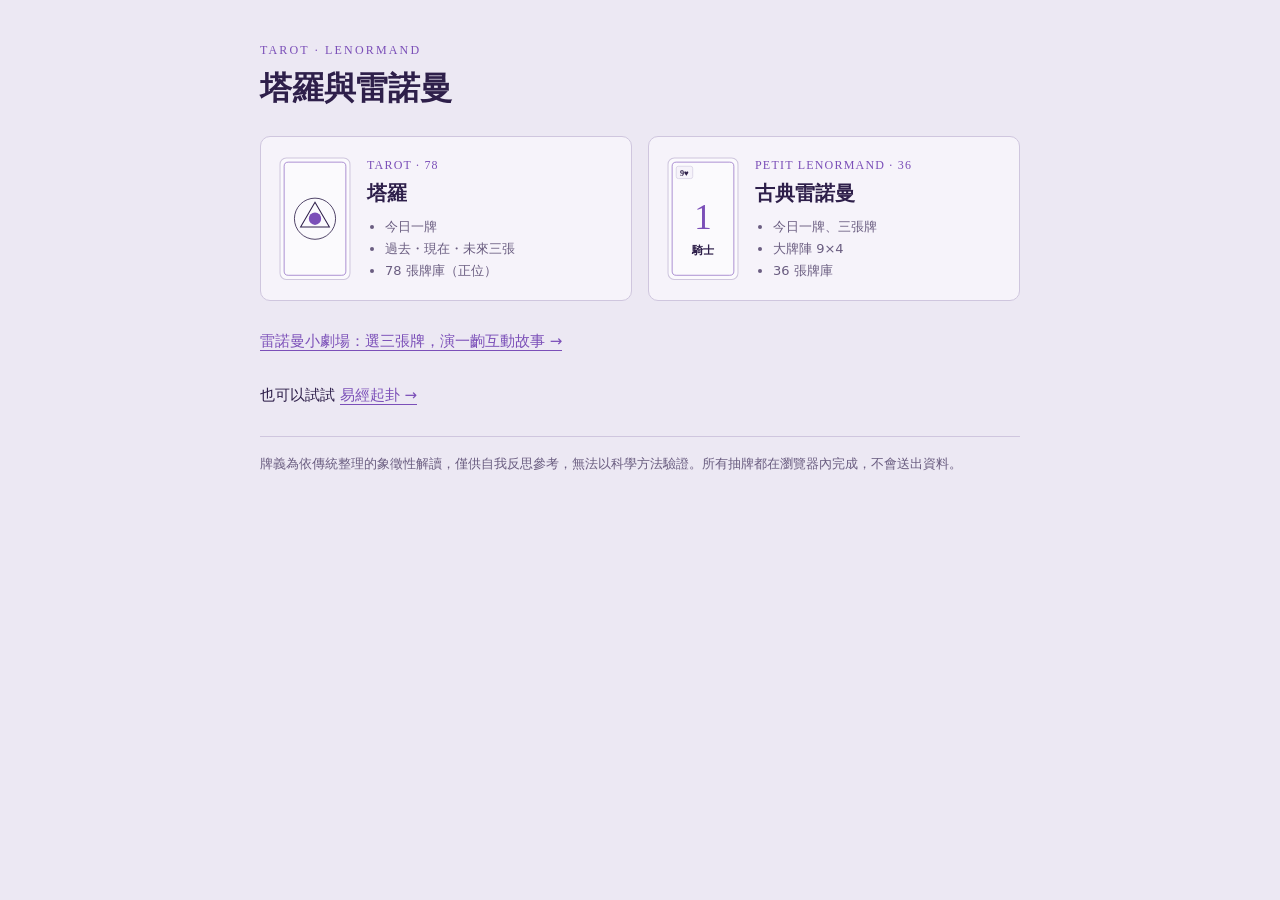
==== commit 95a409df: "Add Lenormand Theater: pick three cards and play a branching three-act story - theater.html: choose " ====
--- a/index.html
+++ b/index.html
@@ -6,7 +6,6 @@
 <meta name="color-scheme" content="light dark">
 <title>塔羅與雷諾曼</title>
 <link rel="stylesheet" href="style.css">
-<link rel="icon" href="favicon.svg" type="image/svg+xml">
 <style>
 /* Layout: 入口頁，兩張大卡片並排（手機改單欄），下方連到易經 */
 .wrap{padding-block:40px 48px;gap:28px}
@@ -39,7 +38,7 @@
       </div>
     </a>
     <a class="deck" href="lenormand.html" id="go-lenormand">
-      <svg viewBox="0 0 70 120" aria-hidden="true"><rect x="1" y="1" width="68" height="118" rx="6" fill="var(--card)" stroke="var(--line)"/><rect x="5" y="5" width="60" height="110" rx="4" fill="none" stroke="var(--gold)" stroke-width=".6"/><rect x="9" y="9" width="16" height="12" rx="2" fill="var(--surface)" stroke="var(--line)" stroke-width=".6"/><text x="17" y="18" text-anchor="middle" style="font-family:var(--f-display)" font-size="8" font-weight="700" fill="currentColor">9♥</text><text x="35" y="70" text-anchor="middle" style="font-family:var(--f-display)" font-size="34" fill="var(--gold)">1</text><text x="35" y="94" text-anchor="middle" style="font-family:var(--f-head)" font-weight="700" font-size="11" fill="currentColor">騎士</text></svg>
+      <svg viewBox="0 0 70 120" aria-hidden="true"><rect x="1" y="1" width="68" height="118" rx="6" fill="var(--card)" stroke="var(--line)"/><rect x="5" y="5" width="60" height="110" rx="4" fill="none" stroke="var(--gold)" stroke-width=".6"/><rect x="9" y="9" width="16" height="12" rx="2" fill="var(--surface)" stroke="var(--line)" stroke-width=".6"/><text x="17" y="18" text-anchor="middle" font-family="Georgia,serif" font-size="8" font-weight="700" fill="currentColor">9♥</text><text x="35" y="70" text-anchor="middle" font-family="Marcellus SC,Georgia,serif" font-size="34" fill="var(--gold)">1</text><text x="35" y="94" text-anchor="middle" font-family="Noto Serif TC,serif" font-weight="700" font-size="11" fill="currentColor">騎士</text></svg>
       <div>
         <div class="en">PETIT LENORMAND · 36</div>
         <h2>古典雷諾曼</h2>
@@ -47,6 +46,8 @@
       </div>
     </a>
   </div>
+
+  <p class="other"><a href="theater.html">雷諾曼小劇場：選三張牌，演一齣互動故事 →</a></p>
 
   <p class="other">也可以試試 <a href="https://rita112025-cpu.github.io/yijing/">易經起卦 →</a></p>
 
